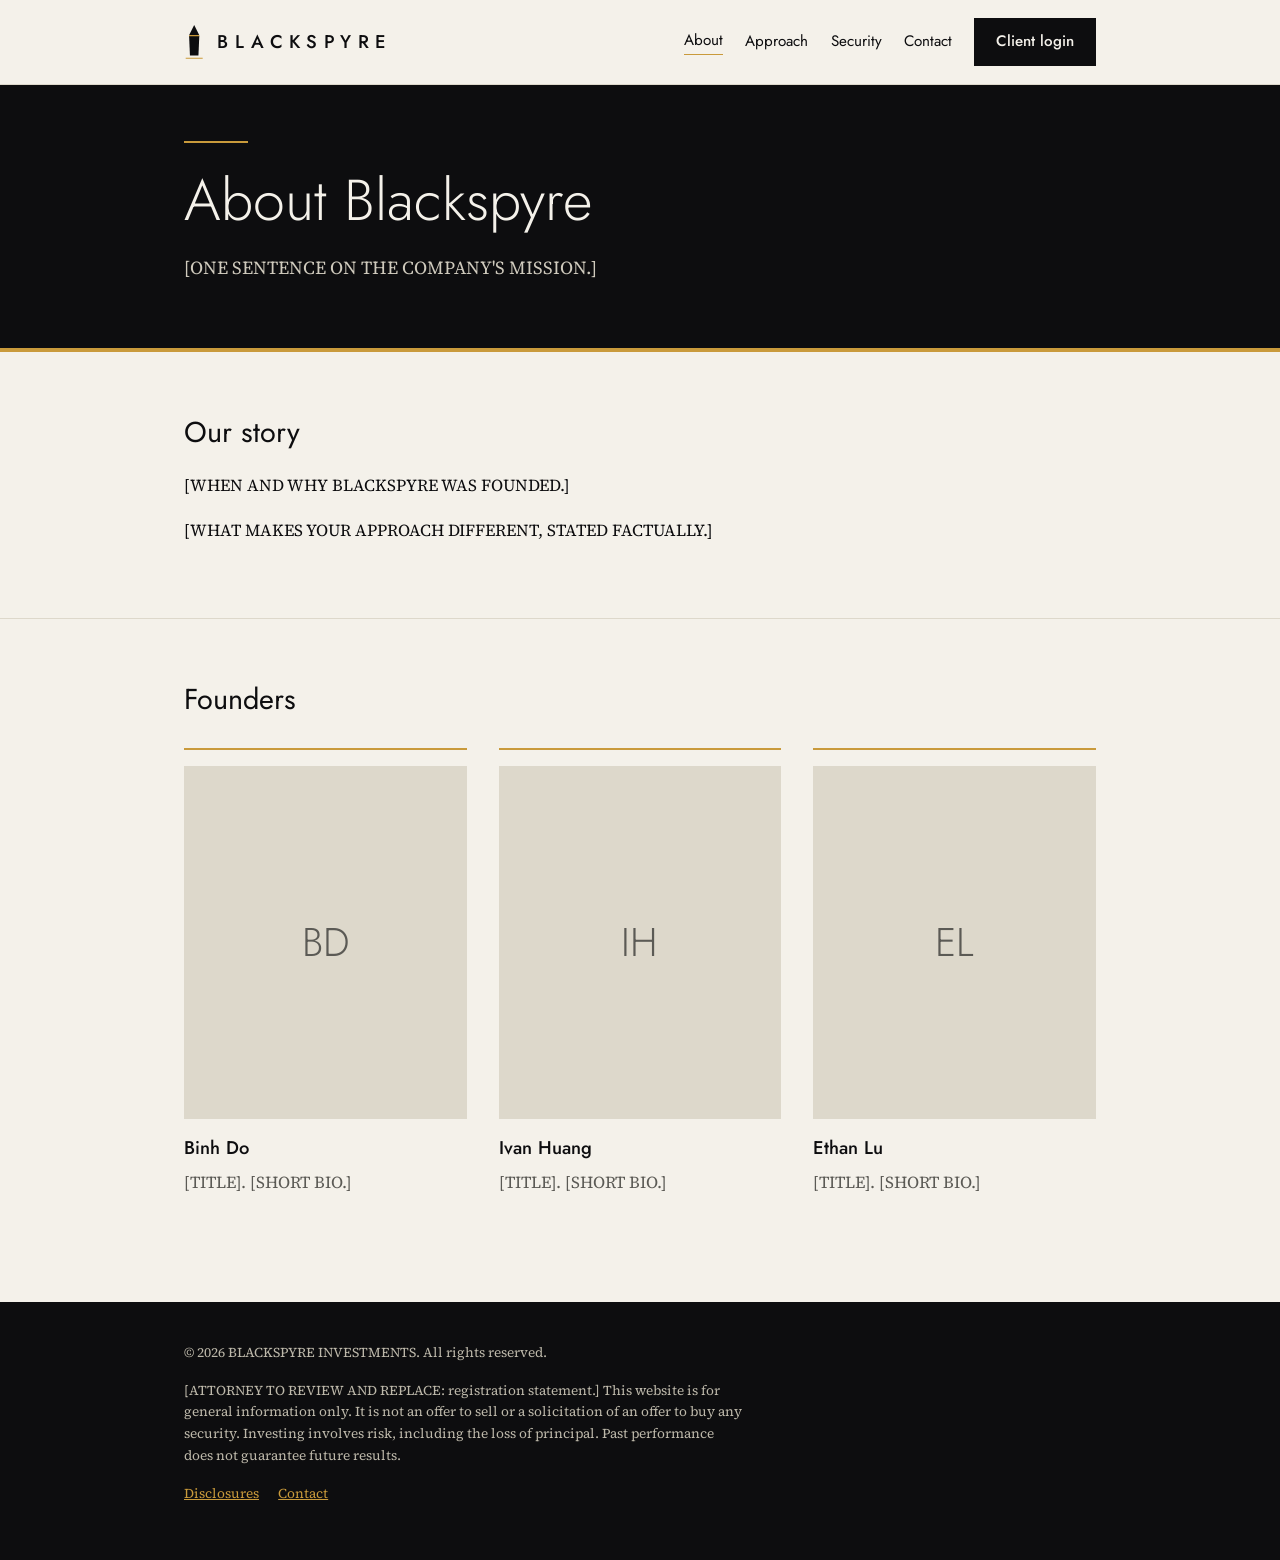
==== about.html @ e59d282e "Add files via upload" ====
<!DOCTYPE html>
<html lang="en">
<head>
<meta charset="UTF-8">
<meta name="viewport" content="width=device-width, initial-scale=1">
<title>About | Blackspyre Investments</title>
<meta name="description" content="The founders and story behind Blackspyre Investments.">
<link rel="stylesheet" href="styles.css">
<script src="site.js" defer></script>
</head>
<body>
<div id="site-header"></div>
<main>
<div class="hero sm"><div class="wrap"><div class="rule"></div>
<h1>About Blackspyre</h1><p>[ONE SENTENCE ON THE COMPANY'S MISSION.]</p>
</div></div>
<section><div class="wrap"><h2>Our story</h2>
<p>[WHEN AND WHY BLACKSPYRE WAS FOUNDED.]</p>
<p>[WHAT MAKES YOUR APPROACH DIFFERENT, STATED FACTUALLY.]</p></div></section>
<section><div class="wrap"><h2>Founders</h2>
<div class="cols">
<div><div class="ph" role="img" aria-label="Photo to come">BD</div><h3>Binh Do</h3><p>[TITLE]. [SHORT BIO.]</p></div>
<div><div class="ph" role="img" aria-label="Photo to come">IH</div><h3>Ivan Huang</h3><p>[TITLE]. [SHORT BIO.]</p></div>
<div><div class="ph" role="img" aria-label="Photo to come">EL</div><h3>Ethan Lu</h3><p>[TITLE]. [SHORT BIO.]</p></div>
</div></div></section>
</main>
<div id="site-footer"></div>
</body>
</html>
---- styles.css ----
@import url('https://fonts.googleapis.com/css2?family=Jost:wght@300;400;500&family=Source+Serif+4:wght@400;600&display=swap');
:root{--cream:#f4f1ea;--ink:#0d0d0f;--gold:#c99a3b;--gold-d:#8a6420;--muted:#5b5a55;--line:#ddd8cb}
*{box-sizing:border-box}
body{margin:0;background:var(--cream);color:var(--ink);font:1.05rem/1.7 'Source Serif 4',Georgia,serif}
h1,h2,h3,.brand,nav,.btn{font-family:Jost,Futura,'Century Gothic',sans-serif}
a{color:var(--gold-d)}
a:focus-visible{outline:3px solid var(--gold);outline-offset:3px}
.wrap{max-width:960px;margin:0 auto;padding:0 1.5rem}
.bar{display:flex;flex-wrap:wrap;align-items:center;justify-content:space-between;gap:1rem;padding:1.1rem 1.5rem;max-width:960px;margin:0 auto}
header.site{border-bottom:1px solid var(--line)}
.brand{display:flex;align-items:center;gap:.8rem;color:var(--ink);text-decoration:none;font-size:1.15rem;letter-spacing:.35em;font-weight:500}
.brand svg{height:34px}
nav{display:flex;flex-wrap:wrap;gap:1.4rem;align-items:center}
nav a{color:var(--ink);text-decoration:none;font-size:.95rem}
nav a:hover{color:var(--gold-d)}
nav a[aria-current]{border-bottom:1px solid var(--gold)}
.btn{display:inline-block;background:var(--ink);color:var(--cream);padding:.65rem 1.3rem;text-decoration:none;font-weight:500;border:1px solid var(--ink)}
nav a.btn{color:var(--cream)}
.btn:hover,nav a.btn:hover{background:var(--gold);border-color:var(--gold);color:var(--ink)}
.hero{background:var(--ink);color:var(--cream);padding:6rem 0 5rem;border-bottom:4px solid var(--gold)}
.hero.sm{padding:3.5rem 0 3rem}
.hero .rule{width:64px;height:2px;background:var(--gold);margin:0 0 1.5rem}
h1{font-weight:300;font-size:clamp(2.2rem,6vw,3.6rem);line-height:1.15;margin:0 0 1.2rem;max-width:20ch}
.hero p{max-width:52ch;color:#cfcabd;font-size:1.15rem}
.hero .btn{background:var(--gold);border-color:var(--gold);color:var(--ink)}
.hero .btn:hover{background:var(--cream);border-color:var(--cream)}
section{padding:3.5rem 0}
section+section{border-top:1px solid var(--line)}
h2{font-weight:400;font-size:1.8rem;margin:0 0 1rem}
h3{font-weight:500;font-size:1.15rem;margin:0 0 .4rem}
p{max-width:64ch;margin:0 0 1rem}
.cols{display:grid;gap:2rem;grid-template-columns:repeat(auto-fit,minmax(240px,1fr));margin-top:1.5rem}
.cols>div{border-top:2px solid var(--gold);padding-top:1rem}
.cols p{color:var(--muted);margin:0}
.ph{aspect-ratio:4/5;background:var(--line);display:grid;place-items:center;font:300 2.5rem Jost,sans-serif;color:var(--muted);margin-bottom:.8rem}
.note{background:#fff;border-left:4px solid var(--gold);padding:1rem 1.25rem;font-size:.95rem;max-width:64ch}
footer.site{background:var(--ink);color:#bdb8aa;padding:2.5rem 0;font-size:.85rem;line-height:1.6;margin-top:3rem}
footer.site p{max-width:80ch}
footer.site a{color:var(--gold);margin-right:1.2rem}
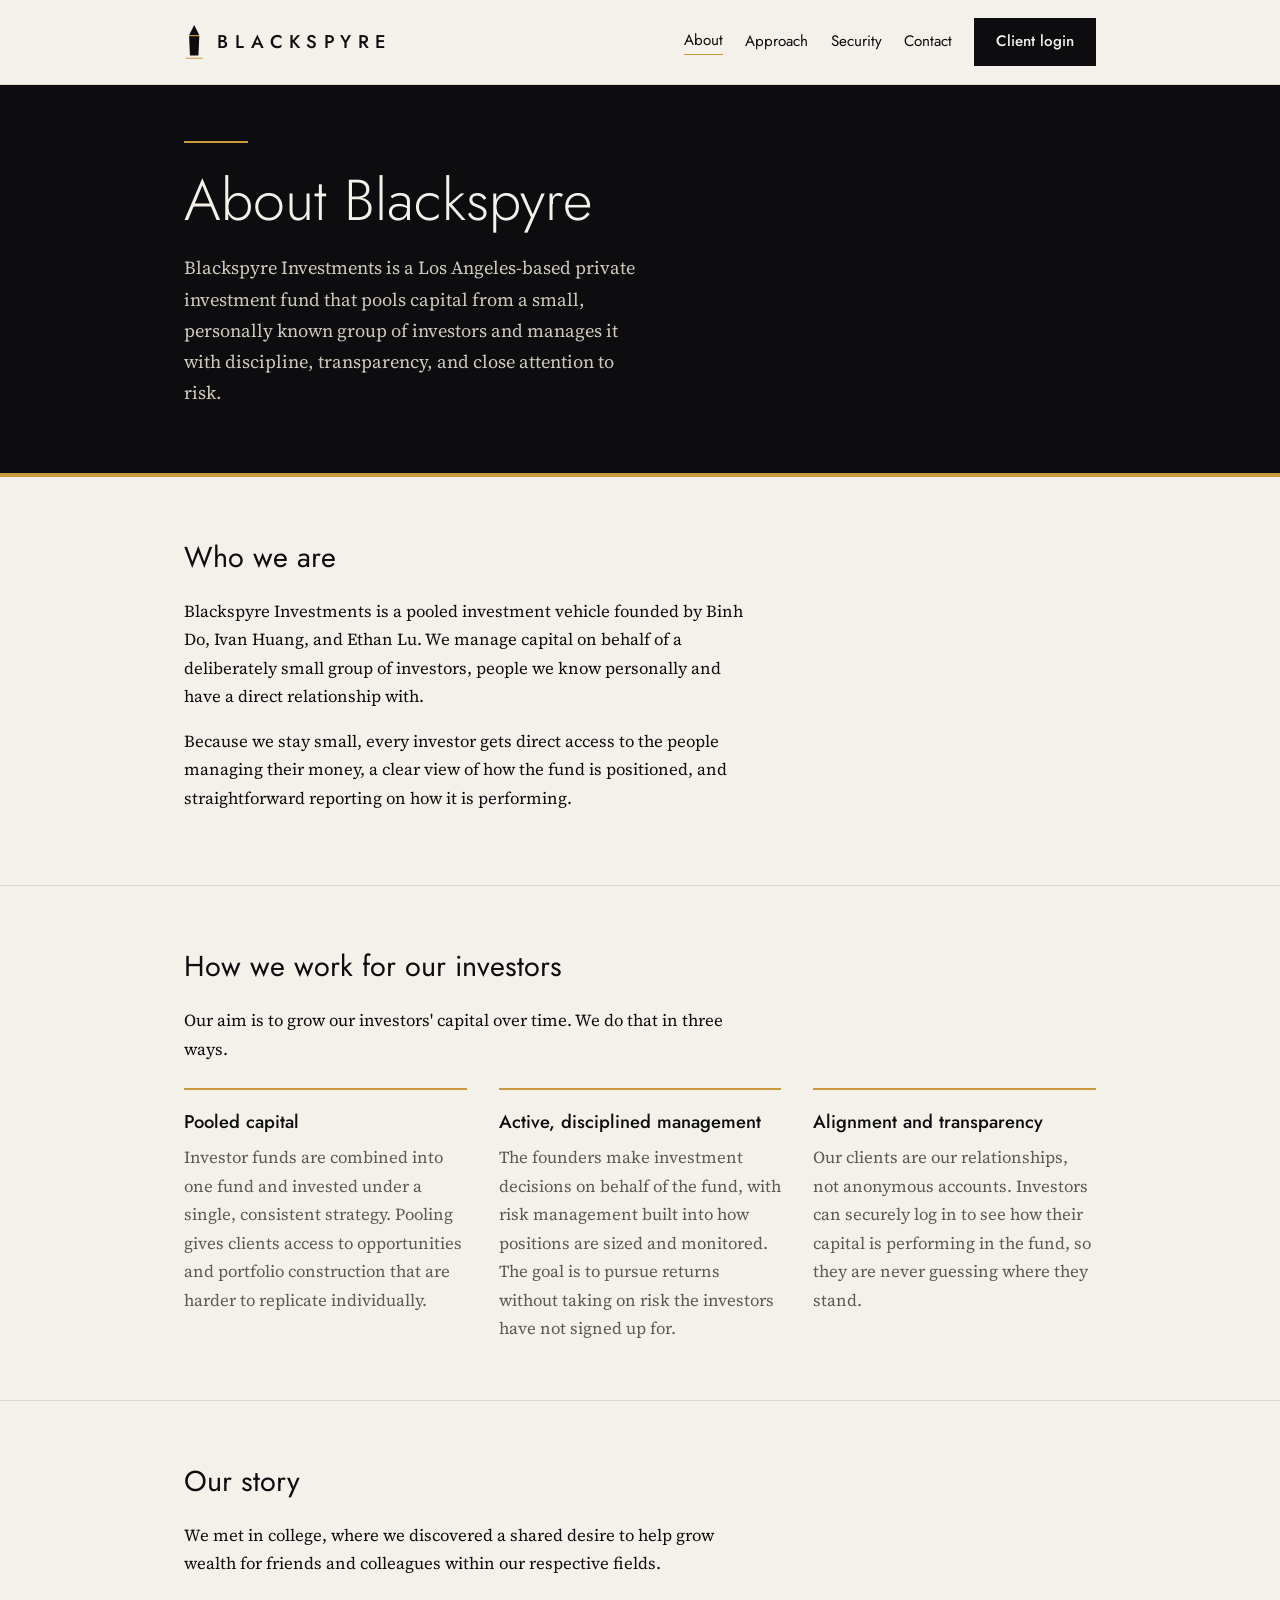
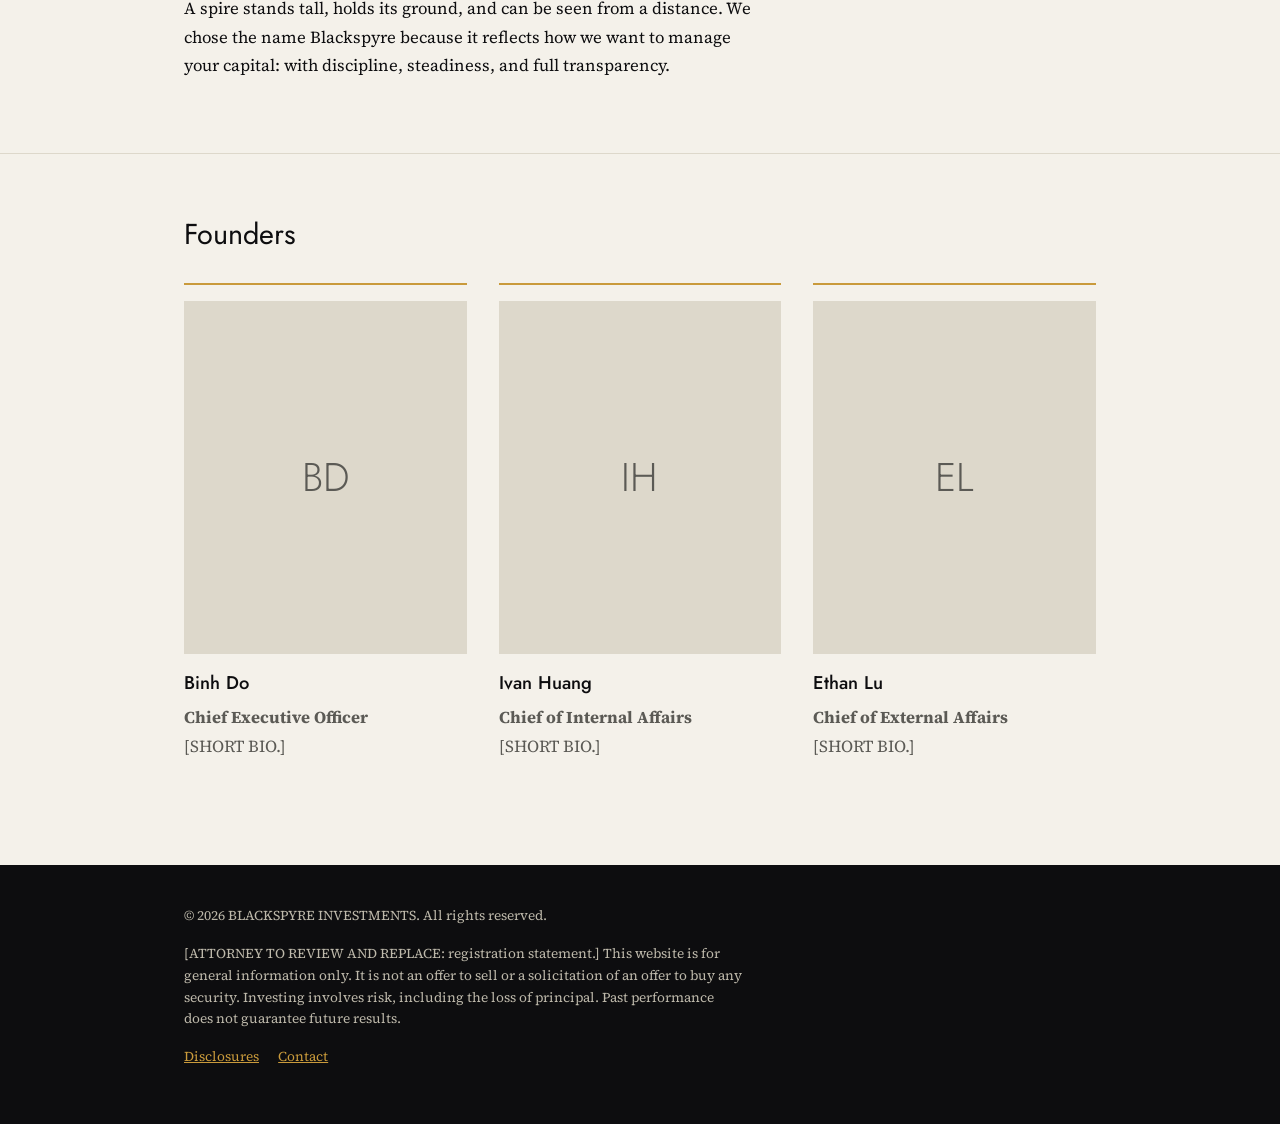
==== commit 1790a0fb: "Update about.html" ====
--- a/about.html
+++ b/about.html
@@ -4,7 +4,7 @@
 <meta charset="UTF-8">
 <meta name="viewport" content="width=device-width, initial-scale=1">
 <title>About | Blackspyre Investments</title>
-<meta name="description" content="The founders and story behind Blackspyre Investments.">
+<meta name="description" content="Blackspyre Investments is a Los Angeles-based private investment fund that pools capital from a small, personally known group of investors.">
 <link rel="stylesheet" href="styles.css">
 <script src="site.js" defer></script>
 </head>
@@ -12,16 +12,31 @@
 <div id="site-header"></div>
 <main>
 <div class="hero sm"><div class="wrap"><div class="rule"></div>
-<h1>About Blackspyre</h1><p>[ONE SENTENCE ON THE COMPANY'S MISSION.]</p>
+<h1>About Blackspyre</h1>
+<p>Blackspyre Investments is a Los Angeles-based private investment fund that pools capital from a small, personally known group of investors and manages it with discipline, transparency, and close attention to risk.</p>
 </div></div>
+
+<section><div class="wrap"><h2>Who we are</h2>
+<p>Blackspyre Investments is a pooled investment vehicle founded by Binh Do, Ivan Huang, and Ethan Lu. We manage capital on behalf of a deliberately small group of investors, people we know personally and have a direct relationship with.</p>
+<p>Because we stay small, every investor gets direct access to the people managing their money, a clear view of how the fund is positioned, and straightforward reporting on how it is performing.</p></div></section>
+
+<section><div class="wrap"><h2>How we work for our investors</h2>
+<p>Our aim is to grow our investors' capital over time. We do that in three ways.</p>
+<div class="cols">
+<div><h3>Pooled capital</h3><p>Investor funds are combined into one fund and invested under a single, consistent strategy. Pooling gives clients access to opportunities and portfolio construction that are harder to replicate individually.</p></div>
+<div><h3>Active, disciplined management</h3><p>The founders make investment decisions on behalf of the fund, with risk management built into how positions are sized and monitored. The goal is to pursue returns without taking on risk the investors have not signed up for.</p></div>
+<div><h3>Alignment and transparency</h3><p>Our clients are our relationships, not anonymous accounts. Investors can securely log in to see how their capital is performing in the fund, so they are never guessing where they stand.</p></div>
+</div></div></section>
+
 <section><div class="wrap"><h2>Our story</h2>
-<p>[WHEN AND WHY BLACKSPYRE WAS FOUNDED.]</p>
-<p>[WHAT MAKES YOUR APPROACH DIFFERENT, STATED FACTUALLY.]</p></div></section>
+<p>We met in college, where we discovered a shared desire to help grow wealth for friends and colleagues within our respective fields.</p>
+<p>A spire stands tall, holds its ground, and can be seen from a distance. We chose the name Blackspyre because it reflects how we want to manage your capital: with discipline, steadiness, and full transparency.</p></div></section>
+
 <section><div class="wrap"><h2>Founders</h2>
 <div class="cols">
-<div><div class="ph" role="img" aria-label="Photo to come">BD</div><h3>Binh Do</h3><p>[TITLE]. [SHORT BIO.]</p></div>
-<div><div class="ph" role="img" aria-label="Photo to come">IH</div><h3>Ivan Huang</h3><p>[TITLE]. [SHORT BIO.]</p></div>
-<div><div class="ph" role="img" aria-label="Photo to come">EL</div><h3>Ethan Lu</h3><p>[TITLE]. [SHORT BIO.]</p></div>
+<div><div class="ph" role="img" aria-label="Photo to come">BD</div><h3>Binh Do</h3><p><strong>Chief Executive Officer</strong><br>[SHORT BIO.]</p></div>
+<div><div class="ph" role="img" aria-label="Photo to come">IH</div><h3>Ivan Huang</h3><p><strong>Chief of Internal Affairs</strong><br>[SHORT BIO.]</p></div>
+<div><div class="ph" role="img" aria-label="Photo to come">EL</div><h3>Ethan Lu</h3><p><strong>Chief of External Affairs</strong><br>[SHORT BIO.]</p></div>
 </div></div></section>
 </main>
 <div id="site-footer"></div>
